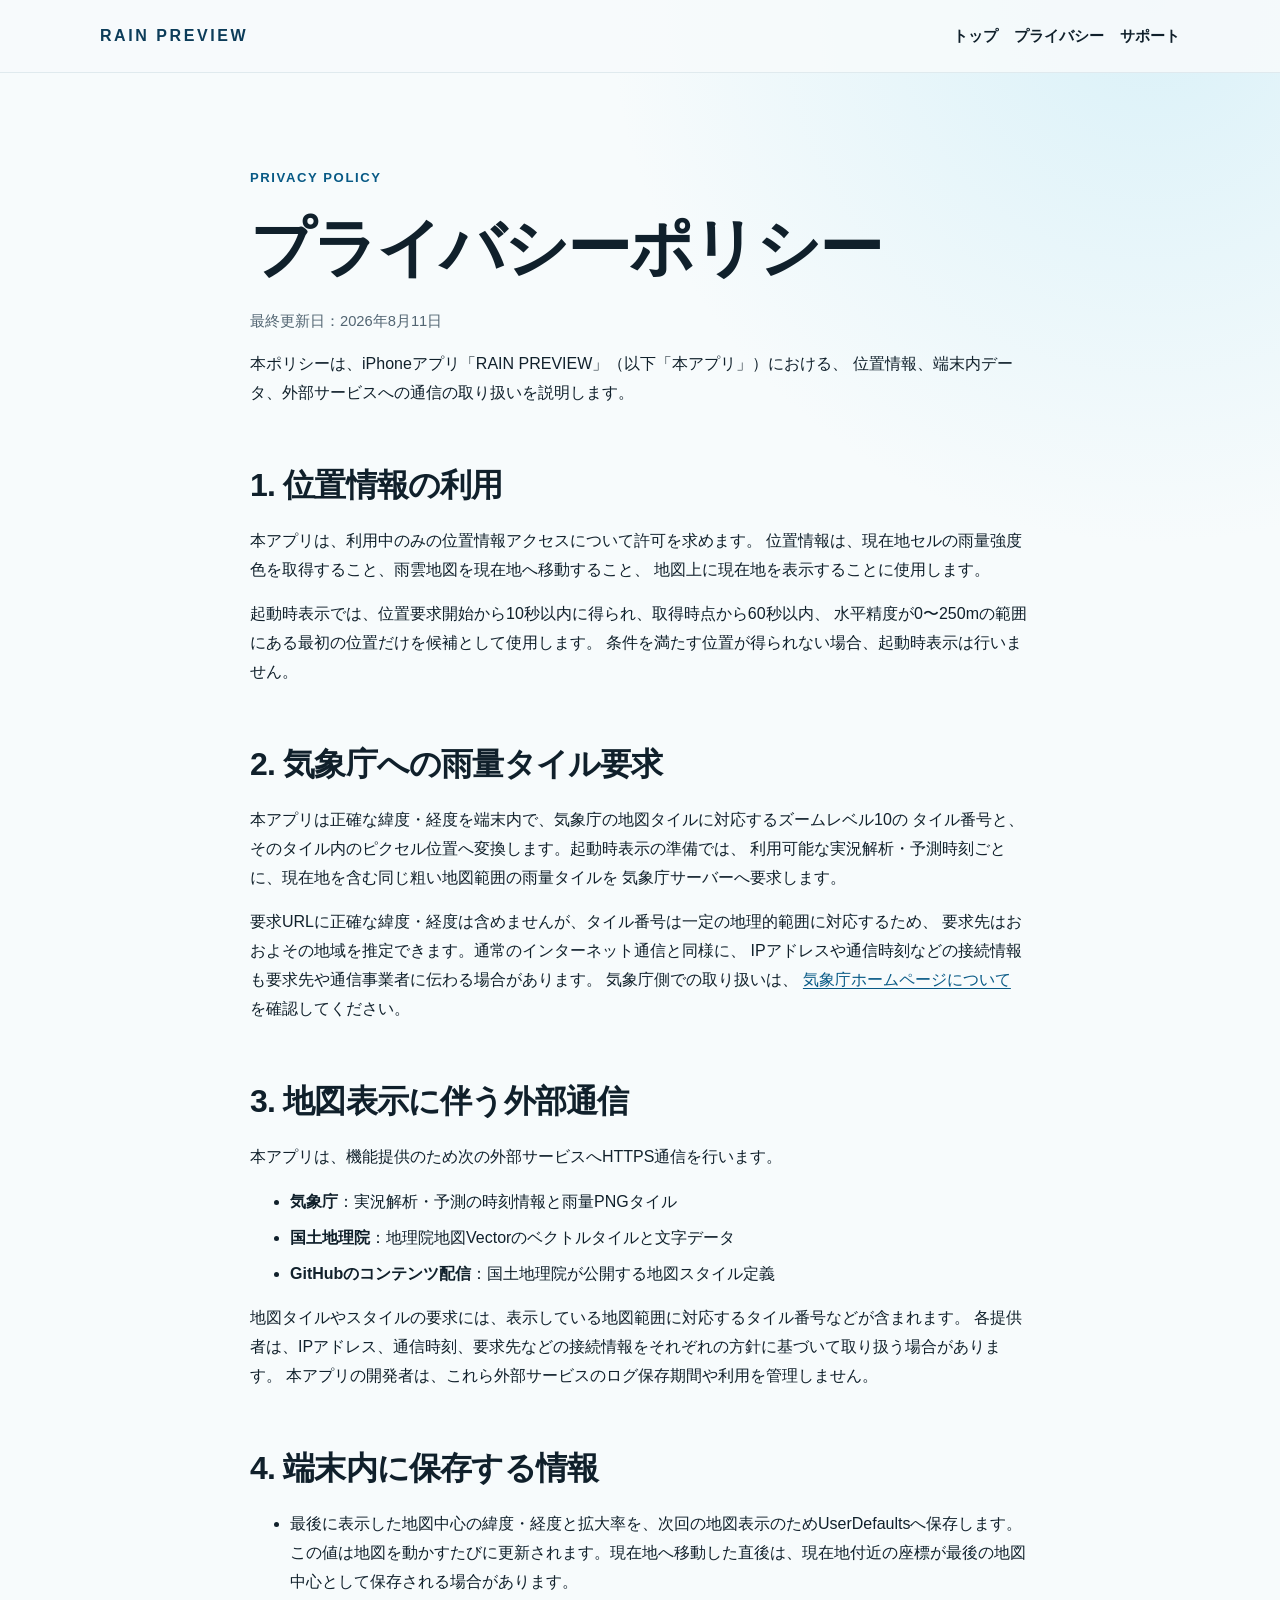
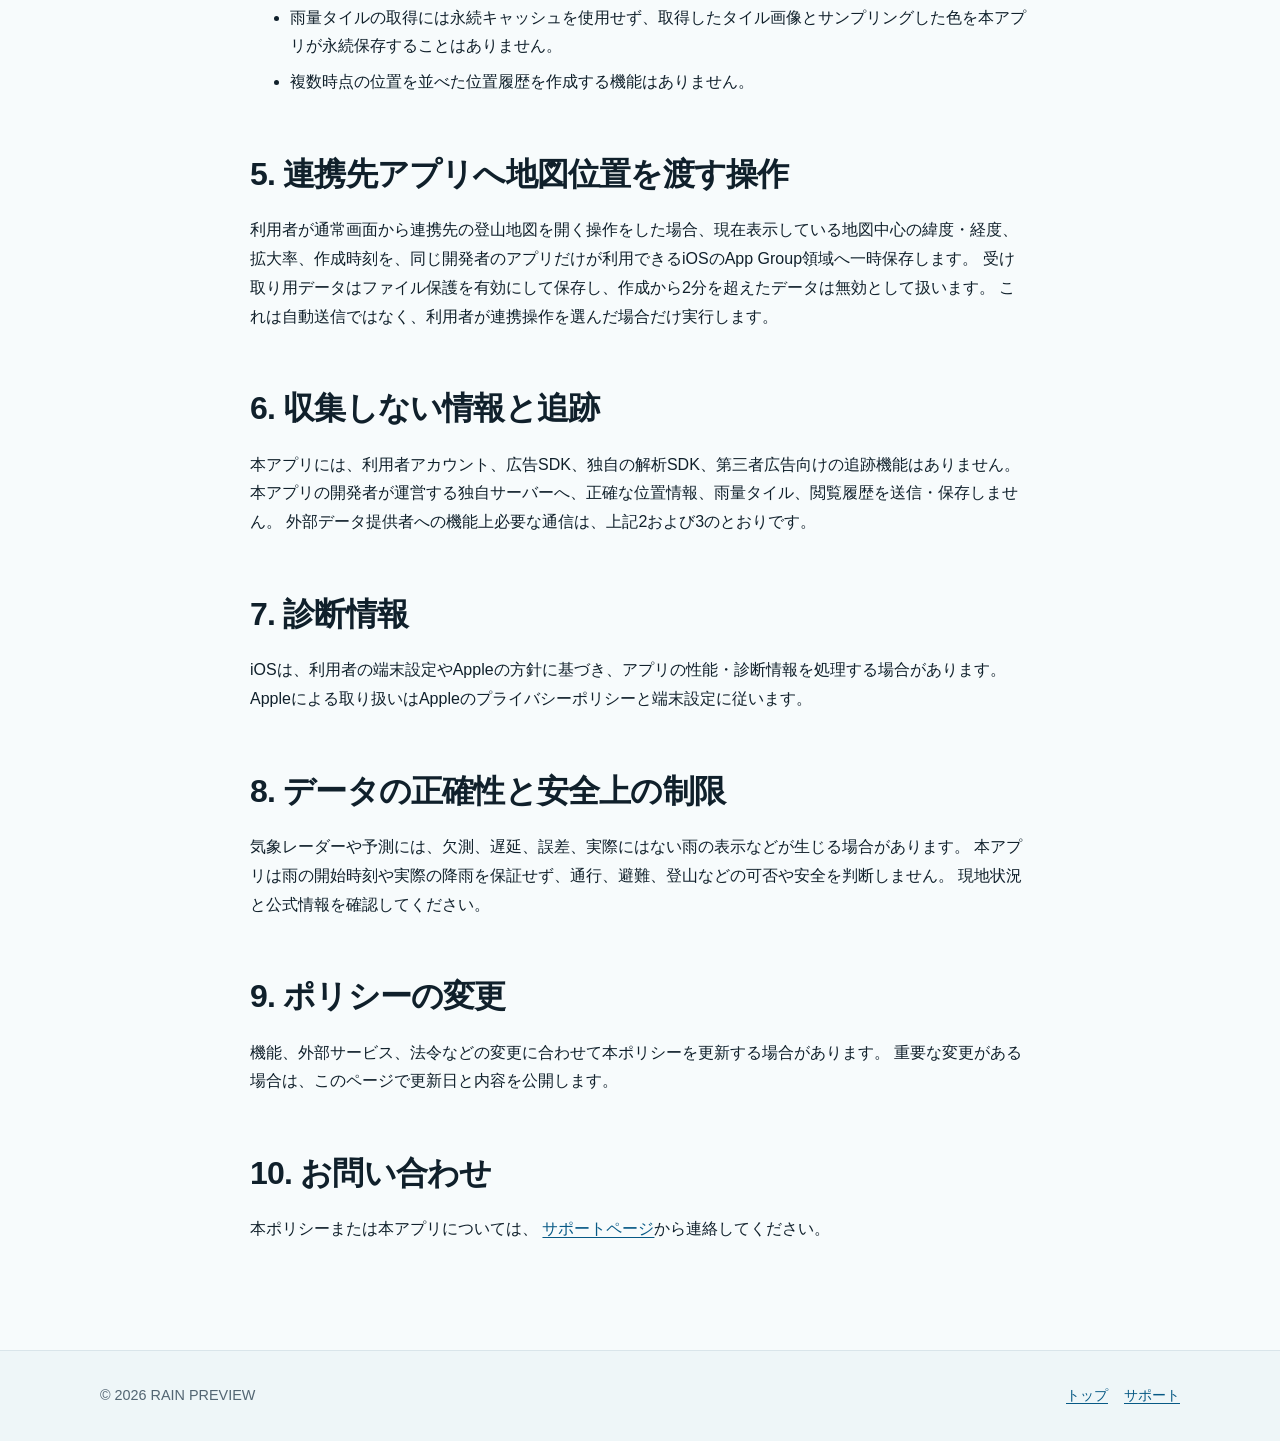
==== privacy/index.html @ d002b615 "Create RAIN PREVIEW public pages" ====
<!doctype html>
<html lang="ja">
<head>
  <meta charset="utf-8">
  <meta name="viewport" content="width=device-width, initial-scale=1">
  <meta name="description" content="RAIN PREVIEWのプライバシーポリシーです。">
  <meta name="theme-color" content="#075985">
  <link rel="canonical" href="https://tenkarars.github.io/rain-preview-pages/privacy/">
  <link rel="stylesheet" href="../assets/site.css">
  <title>プライバシーポリシー — RAIN PREVIEW</title>
</head>
<body>
  <a class="skip-link" href="#main">本文へ移動</a>
  <header class="site-header">
    <div class="header-inner">
      <a class="wordmark" href="../" aria-label="RAIN PREVIEW トップ">RAIN PREVIEW</a>
      <nav class="site-nav" aria-label="主要ナビゲーション">
        <a href="../">トップ</a>
        <a href="./" aria-current="page">プライバシー</a>
        <a href="../support/">サポート</a>
      </nav>
    </div>
  </header>

  <main id="main" class="page-shell prose">
    <p class="eyebrow">Privacy policy</p>
    <h1>プライバシーポリシー</h1>
    <p class="meta">最終更新日：2026年8月11日</p>
    <p>
      本ポリシーは、iPhoneアプリ「RAIN PREVIEW」（以下「本アプリ」）における、
      位置情報、端末内データ、外部サービスへの通信の取り扱いを説明します。
    </p>

    <h2>1. 位置情報の利用</h2>
    <p>
      本アプリは、利用中のみの位置情報アクセスについて許可を求めます。
      位置情報は、現在地セルの雨量強度色を取得すること、雨雲地図を現在地へ移動すること、
      地図上に現在地を表示することに使用します。
    </p>
    <p>
      起動時表示では、位置要求開始から10秒以内に得られ、取得時点から60秒以内、
      水平精度が0〜250mの範囲にある最初の位置だけを候補として使用します。
      条件を満たす位置が得られない場合、起動時表示は行いません。
    </p>

    <h2>2. 気象庁への雨量タイル要求</h2>
    <p>
      本アプリは正確な緯度・経度を端末内で、気象庁の地図タイルに対応するズームレベル10の
      タイル番号と、そのタイル内のピクセル位置へ変換します。起動時表示の準備では、
      利用可能な実況解析・予測時刻ごとに、現在地を含む同じ粗い地図範囲の雨量タイルを
      気象庁サーバーへ要求します。
    </p>
    <p>
      要求URLに正確な緯度・経度は含めませんが、タイル番号は一定の地理的範囲に対応するため、
      要求先はおおよその地域を推定できます。通常のインターネット通信と同様に、
      IPアドレスや通信時刻などの接続情報も要求先や通信事業者に伝わる場合があります。
      気象庁側での取り扱いは、
      <a href="https://www.jma.go.jp/jma/kishou/info/coment.html">気象庁ホームページについて</a>
      を確認してください。
    </p>

    <h2>3. 地図表示に伴う外部通信</h2>
    <p>本アプリは、機能提供のため次の外部サービスへHTTPS通信を行います。</p>
    <ul>
      <li><strong>気象庁</strong>：実況解析・予測の時刻情報と雨量PNGタイル</li>
      <li><strong>国土地理院</strong>：地理院地図Vectorのベクトルタイルと文字データ</li>
      <li><strong>GitHubのコンテンツ配信</strong>：国土地理院が公開する地図スタイル定義</li>
    </ul>
    <p>
      地図タイルやスタイルの要求には、表示している地図範囲に対応するタイル番号などが含まれます。
      各提供者は、IPアドレス、通信時刻、要求先などの接続情報をそれぞれの方針に基づいて取り扱う場合があります。
      本アプリの開発者は、これら外部サービスのログ保存期間や利用を管理しません。
    </p>

    <h2>4. 端末内に保存する情報</h2>
    <ul>
      <li>最後に表示した地図中心の緯度・経度と拡大率を、次回の地図表示のためUserDefaultsへ保存します。この値は地図を動かすたびに更新されます。現在地へ移動した直後は、現在地付近の座標が最後の地図中心として保存される場合があります。</li>
      <li>雨量タイルの取得には永続キャッシュを使用せず、取得したタイル画像とサンプリングした色を本アプリが永続保存することはありません。</li>
      <li>複数時点の位置を並べた位置履歴を作成する機能はありません。</li>
    </ul>

    <h2>5. 連携先アプリへ地図位置を渡す操作</h2>
    <p>
      利用者が通常画面から連携先の登山地図を開く操作をした場合、現在表示している地図中心の緯度・経度、
      拡大率、作成時刻を、同じ開発者のアプリだけが利用できるiOSのApp Group領域へ一時保存します。
      受け取り用データはファイル保護を有効にして保存し、作成から2分を超えたデータは無効として扱います。
      これは自動送信ではなく、利用者が連携操作を選んだ場合だけ実行します。
    </p>

    <h2>6. 収集しない情報と追跡</h2>
    <p>
      本アプリには、利用者アカウント、広告SDK、独自の解析SDK、第三者広告向けの追跡機能はありません。
      本アプリの開発者が運営する独自サーバーへ、正確な位置情報、雨量タイル、閲覧履歴を送信・保存しません。
      外部データ提供者への機能上必要な通信は、上記2および3のとおりです。
    </p>

    <h2>7. 診断情報</h2>
    <p>
      iOSは、利用者の端末設定やAppleの方針に基づき、アプリの性能・診断情報を処理する場合があります。
      Appleによる取り扱いはAppleのプライバシーポリシーと端末設定に従います。
    </p>

    <h2>8. データの正確性と安全上の制限</h2>
    <p>
      気象レーダーや予測には、欠測、遅延、誤差、実際にはない雨の表示などが生じる場合があります。
      本アプリは雨の開始時刻や実際の降雨を保証せず、通行、避難、登山などの可否や安全を判断しません。
      現地状況と公式情報を確認してください。
    </p>

    <h2>9. ポリシーの変更</h2>
    <p>
      機能、外部サービス、法令などの変更に合わせて本ポリシーを更新する場合があります。
      重要な変更がある場合は、このページで更新日と内容を公開します。
    </p>

    <h2>10. お問い合わせ</h2>
    <p>
      本ポリシーまたは本アプリについては、
      <a href="../support/">サポートページ</a>から連絡してください。
    </p>
  </main>

  <footer class="site-footer">
    <div class="footer-inner">
      <p>© 2026 RAIN PREVIEW</p>
      <nav class="footer-links" aria-label="フッターナビゲーション">
        <a href="../">トップ</a>
        <a href="../support/">サポート</a>
      </nav>
    </div>
  </footer>
</body>
</html>
---- assets/site.css ----
:root {
  color-scheme: light;
  --ink: #10202b;
  --muted: #526572;
  --line: #d9e5ea;
  --paper: #f7fbfc;
  --surface: #ffffff;
  --brand: #075985;
  --brand-deep: #0c3c59;
  --accent: #dff4fb;
  --warning: #fff8e7;
  --warning-line: #e6b952;
  --radius: 22px;
  --shadow: 0 18px 55px rgb(15 45 60 / 10%);
}

* {
  box-sizing: border-box;
}

html {
  scroll-behavior: smooth;
}

body {
  margin: 0;
  background:
    radial-gradient(circle at 90% 0%, rgb(171 225 242 / 38%), transparent 34rem),
    var(--paper);
  color: var(--ink);
  font-family: -apple-system, BlinkMacSystemFont, "Hiragino Sans", "Yu Gothic", sans-serif;
  font-size: 16px;
  line-height: 1.8;
  -webkit-font-smoothing: antialiased;
}

a {
  color: var(--brand);
  text-underline-offset: 0.2em;
}

a:hover {
  text-decoration-thickness: 2px;
}

a:focus-visible,
summary:focus-visible {
  border-radius: 4px;
  outline: 3px solid #f7bf45;
  outline-offset: 3px;
}

.skip-link {
  position: absolute;
  top: -5rem;
  left: 1rem;
  z-index: 10;
  padding: 0.65rem 1rem;
  border-radius: 0 0 8px 8px;
  background: var(--ink);
  color: white;
}

.skip-link:focus {
  top: 0;
}

.site-header {
  border-bottom: 1px solid rgb(217 229 234 / 75%);
  background: rgb(247 251 252 / 88%);
}

.header-inner,
.page-shell,
.footer-inner {
  width: min(1080px, calc(100% - 2rem));
  margin-inline: auto;
}

.header-inner {
  display: flex;
  min-height: 72px;
  align-items: center;
  justify-content: space-between;
  gap: 1.5rem;
}

.wordmark {
  color: var(--brand-deep);
  font-size: 1rem;
  font-weight: 800;
  letter-spacing: 0.16em;
  text-decoration: none;
}

.site-nav {
  display: flex;
  flex-wrap: wrap;
  gap: 1rem;
  justify-content: flex-end;
}

.site-nav a {
  color: var(--ink);
  font-size: 0.93rem;
  font-weight: 700;
  text-decoration: none;
}

.page-shell {
  padding-block: clamp(3rem, 7vw, 7rem);
}

.hero {
  display: grid;
  grid-template-columns: minmax(0, 1.25fr) minmax(280px, 0.75fr);
  align-items: center;
  gap: clamp(2rem, 7vw, 6rem);
  min-height: 540px;
}

.eyebrow {
  display: inline-block;
  margin: 0 0 1rem;
  color: var(--brand);
  font-size: 0.82rem;
  font-weight: 800;
  letter-spacing: 0.12em;
  text-transform: uppercase;
}

h1,
h2,
h3 {
  line-height: 1.35;
  text-wrap: balance;
}

.nowrap {
  white-space: nowrap;
}

h1 {
  max-width: 12em;
  margin: 0;
  font-size: clamp(2.35rem, 7vw, 5rem);
  letter-spacing: -0.04em;
}

h2 {
  margin: 0 0 1.25rem;
  font-size: clamp(1.7rem, 4vw, 2.65rem);
  letter-spacing: -0.025em;
}

h3 {
  margin: 0 0 0.55rem;
  font-size: 1.15rem;
}

.lead {
  max-width: 45rem;
  margin: 1.5rem 0 0;
  color: #314b5a;
  font-size: clamp(1.05rem, 2vw, 1.25rem);
}

.hero-card {
  position: relative;
  overflow: hidden;
  padding: clamp(1.5rem, 4vw, 2.5rem);
  border: 1px solid rgb(255 255 255 / 82%);
  border-radius: 34px;
  background: linear-gradient(155deg, #0c4a6e 0%, #0e7490 55%, #22a3b8 100%);
  box-shadow: var(--shadow);
  color: white;
}

.hero-card::after {
  position: absolute;
  inset: auto -20% -38% 30%;
  width: 280px;
  height: 280px;
  border-radius: 50%;
  background: rgb(255 255 255 / 14%);
  content: "";
}

.sequence {
  position: relative;
  z-index: 1;
  display: grid;
  grid-template-columns: repeat(3, 1fr);
  gap: 0.65rem;
}

.sequence span {
  display: grid;
  min-height: 72px;
  place-items: center;
  border: 1px solid rgb(255 255 255 / 28%);
  border-radius: 18px;
  background: rgb(255 255 255 / 13%);
  font-size: 1.25rem;
  font-variant-numeric: tabular-nums;
  font-weight: 800;
}

.sequence span:last-child {
  grid-column: 2;
}

.hero-card p {
  position: relative;
  z-index: 1;
  margin: 1.4rem 0 0;
  color: rgb(255 255 255 / 86%);
  font-size: 0.9rem;
}

.section {
  padding-block: clamp(3rem, 8vw, 6rem);
}

.section + .section {
  border-top: 1px solid var(--line);
}

.section-intro {
  max-width: 47rem;
  margin: -0.55rem 0 2rem;
  color: var(--muted);
}

.card-grid {
  display: grid;
  grid-template-columns: repeat(3, minmax(0, 1fr));
  gap: 1rem;
}

.card {
  padding: 1.6rem;
  border: 1px solid var(--line);
  border-radius: var(--radius);
  background: var(--surface);
  box-shadow: 0 8px 28px rgb(15 45 60 / 5%);
}

.card p,
.card ul {
  margin-bottom: 0;
  color: var(--muted);
}

.step-number {
  display: inline-grid;
  width: 2.2rem;
  height: 2.2rem;
  margin-bottom: 1rem;
  place-items: center;
  border-radius: 50%;
  background: var(--accent);
  color: var(--brand-deep);
  font-weight: 800;
}

.notice {
  padding: 1.35rem 1.5rem;
  border: 1px solid var(--warning-line);
  border-left-width: 5px;
  border-radius: 14px;
  background: var(--warning);
}

.notice h2,
.notice h3 {
  margin-top: 0;
}

.notice p:last-child {
  margin-bottom: 0;
}

.link-list {
  display: grid;
  gap: 0.75rem;
  padding: 0;
  list-style: none;
}

.link-list li {
  padding: 1rem 1.15rem;
  border: 1px solid var(--line);
  border-radius: 12px;
  background: var(--surface);
}

.prose {
  max-width: 780px;
}

.prose h1 {
  max-width: none;
  margin-bottom: 1rem;
  font-size: clamp(2.2rem, 6vw, 4rem);
}

.prose h2 {
  margin-top: 3.5rem;
  font-size: clamp(1.45rem, 3vw, 2rem);
}

.prose h3 {
  margin-top: 2rem;
}

.prose li + li {
  margin-top: 0.45rem;
}

.meta {
  color: var(--muted);
  font-size: 0.92rem;
}

details {
  padding: 1.15rem 1.25rem;
  border: 1px solid var(--line);
  border-radius: 14px;
  background: var(--surface);
}

details + details {
  margin-top: 0.8rem;
}

summary {
  cursor: pointer;
  font-weight: 800;
}

details p:last-child,
details ul:last-child {
  margin-bottom: 0;
}

.site-footer {
  border-top: 1px solid var(--line);
  background: #eef6f8;
}

.footer-inner {
  display: flex;
  padding-block: 2rem;
  align-items: flex-start;
  justify-content: space-between;
  gap: 2rem;
  color: var(--muted);
  font-size: 0.9rem;
}

.footer-inner p {
  margin: 0;
}

.footer-links {
  display: flex;
  flex-wrap: wrap;
  gap: 1rem;
  justify-content: flex-end;
}

@media (max-width: 760px) {
  .header-inner,
  .footer-inner {
    align-items: flex-start;
    flex-direction: column;
  }

  .site-nav,
  .footer-links {
    justify-content: flex-start;
  }

  .hero {
    grid-template-columns: 1fr;
    min-height: auto;
  }

  .hero-card {
    max-width: 440px;
  }

  .card-grid {
    grid-template-columns: 1fr;
  }
}

@media (prefers-reduced-motion: reduce) {
  html {
    scroll-behavior: auto;
  }
}
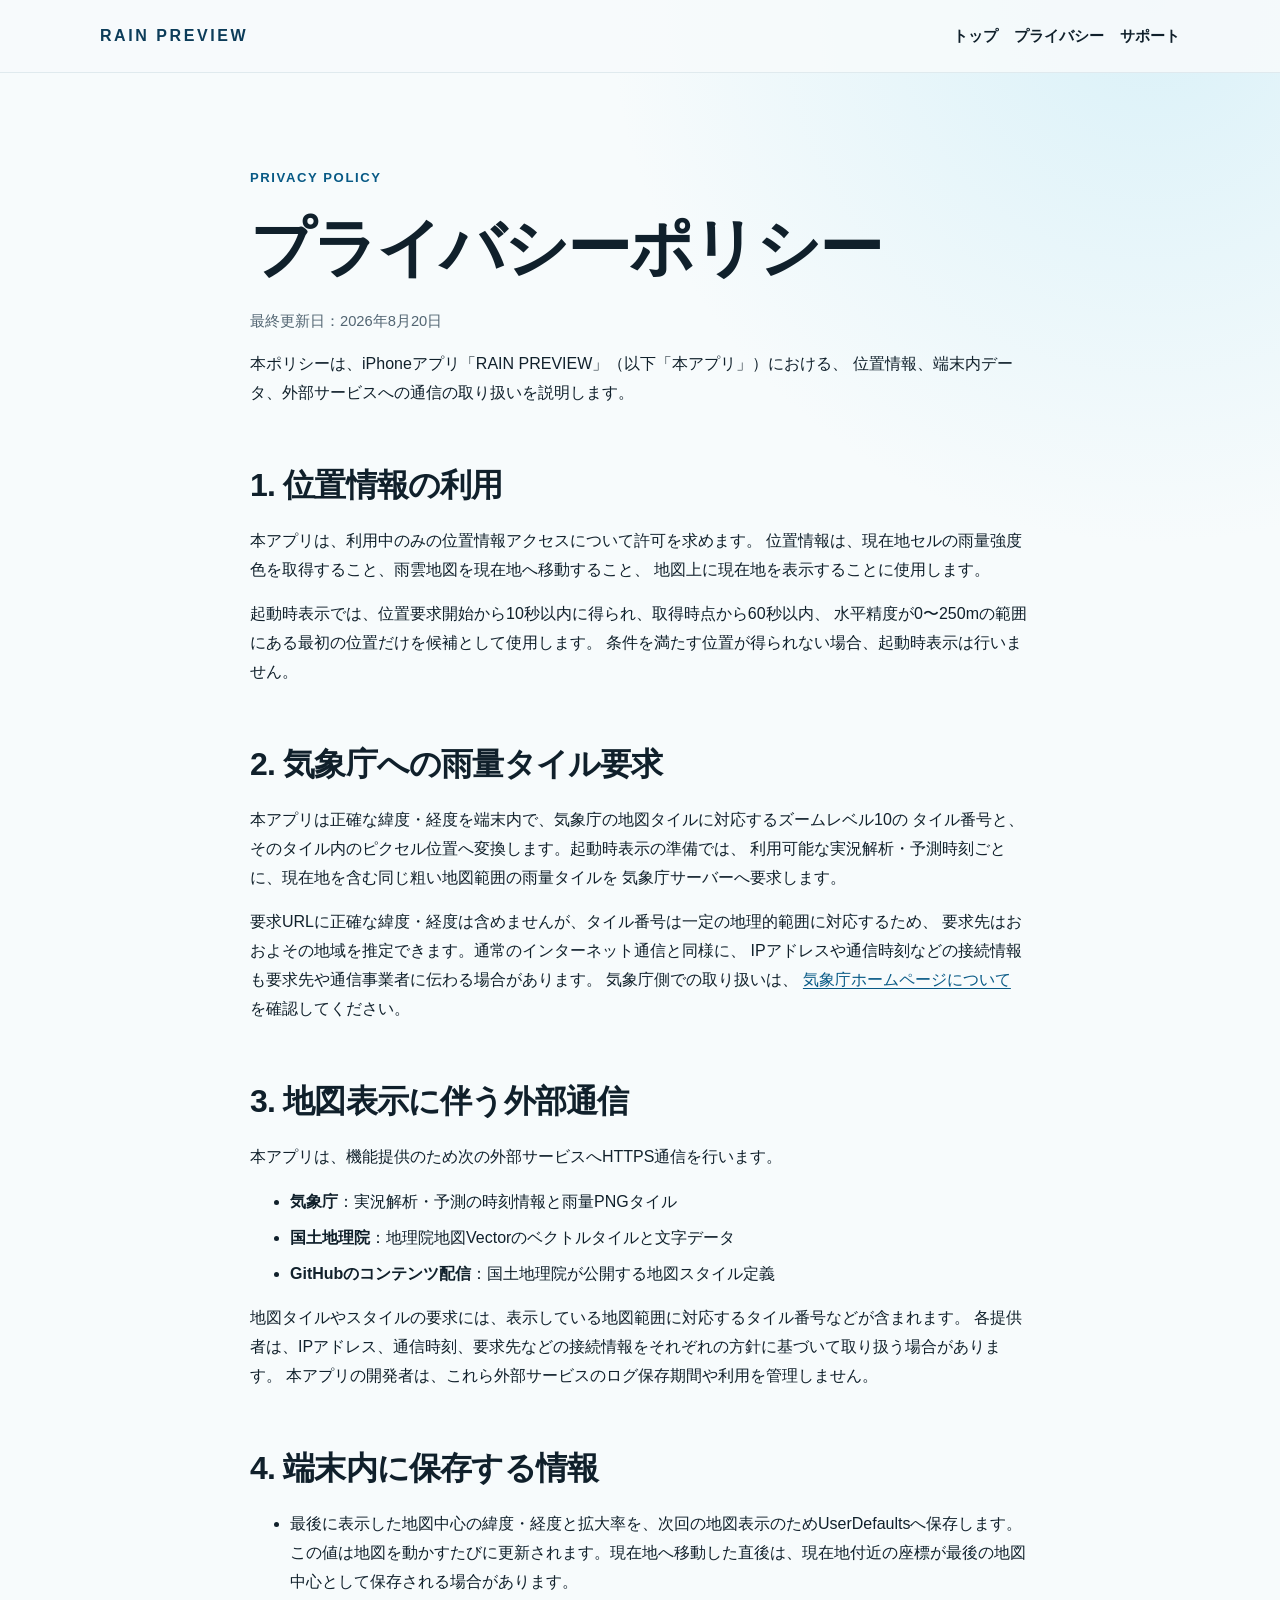
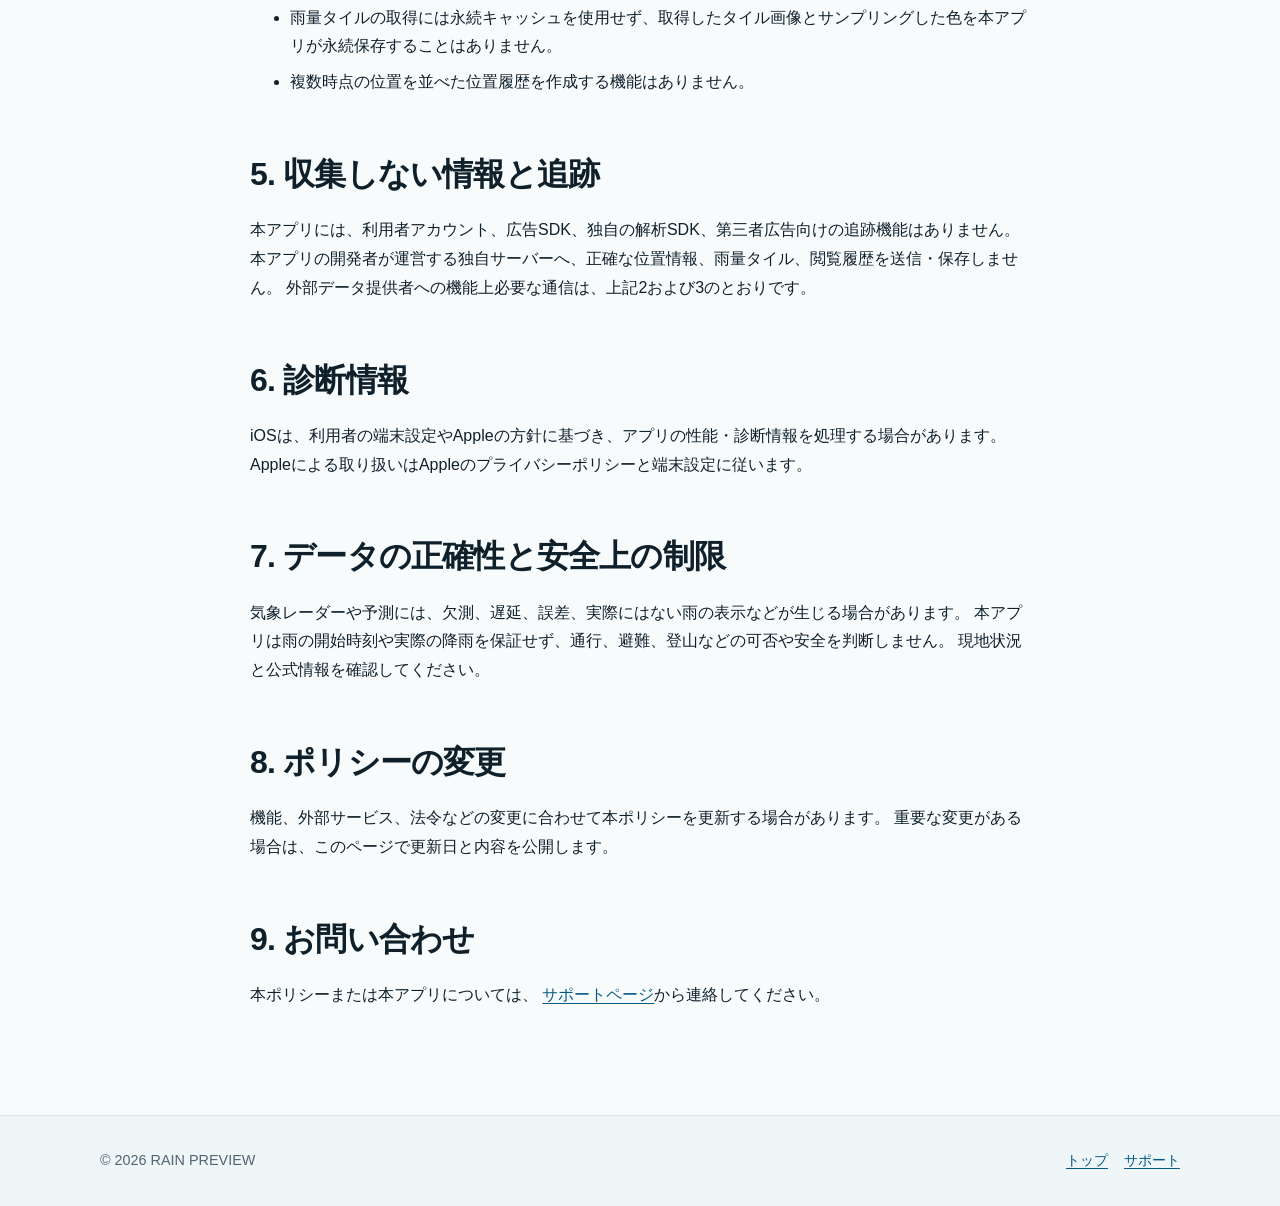
==== commit 5def73af: "Align RAIN PREVIEW public pages with standalone app" ====
--- a/privacy/index.html
+++ b/privacy/index.html
@@ -25,7 +25,7 @@
   <main id="main" class="page-shell prose">
     <p class="eyebrow">Privacy policy</p>
     <h1>プライバシーポリシー</h1>
-    <p class="meta">最終更新日：2026年8月11日</p>
+    <p class="meta">最終更新日：2026年8月20日</p>
     <p>
       本ポリシーは、iPhoneアプリ「RAIN PREVIEW」（以下「本アプリ」）における、
       位置情報、端末内データ、外部サービスへの通信の取り扱いを説明します。
@@ -79,41 +79,33 @@
       <li>複数時点の位置を並べた位置履歴を作成する機能はありません。</li>
     </ul>
 
-    <h2>5. 連携先アプリへ地図位置を渡す操作</h2>
-    <p>
-      利用者が通常画面から連携先の登山地図を開く操作をした場合、現在表示している地図中心の緯度・経度、
-      拡大率、作成時刻を、同じ開発者のアプリだけが利用できるiOSのApp Group領域へ一時保存します。
-      受け取り用データはファイル保護を有効にして保存し、作成から2分を超えたデータは無効として扱います。
-      これは自動送信ではなく、利用者が連携操作を選んだ場合だけ実行します。
-    </p>
-
-    <h2>6. 収集しない情報と追跡</h2>
+    <h2>5. 収集しない情報と追跡</h2>
     <p>
       本アプリには、利用者アカウント、広告SDK、独自の解析SDK、第三者広告向けの追跡機能はありません。
       本アプリの開発者が運営する独自サーバーへ、正確な位置情報、雨量タイル、閲覧履歴を送信・保存しません。
       外部データ提供者への機能上必要な通信は、上記2および3のとおりです。
     </p>
 
-    <h2>7. 診断情報</h2>
+    <h2>6. 診断情報</h2>
     <p>
       iOSは、利用者の端末設定やAppleの方針に基づき、アプリの性能・診断情報を処理する場合があります。
       Appleによる取り扱いはAppleのプライバシーポリシーと端末設定に従います。
     </p>
 
-    <h2>8. データの正確性と安全上の制限</h2>
+    <h2>7. データの正確性と安全上の制限</h2>
     <p>
       気象レーダーや予測には、欠測、遅延、誤差、実際にはない雨の表示などが生じる場合があります。
       本アプリは雨の開始時刻や実際の降雨を保証せず、通行、避難、登山などの可否や安全を判断しません。
       現地状況と公式情報を確認してください。
     </p>
 
-    <h2>9. ポリシーの変更</h2>
+    <h2>8. ポリシーの変更</h2>
     <p>
       機能、外部サービス、法令などの変更に合わせて本ポリシーを更新する場合があります。
       重要な変更がある場合は、このページで更新日と内容を公開します。
     </p>
 
-    <h2>10. お問い合わせ</h2>
+    <h2>9. お問い合わせ</h2>
     <p>
       本ポリシーまたは本アプリについては、
       <a href="../support/">サポートページ</a>から連絡してください。
